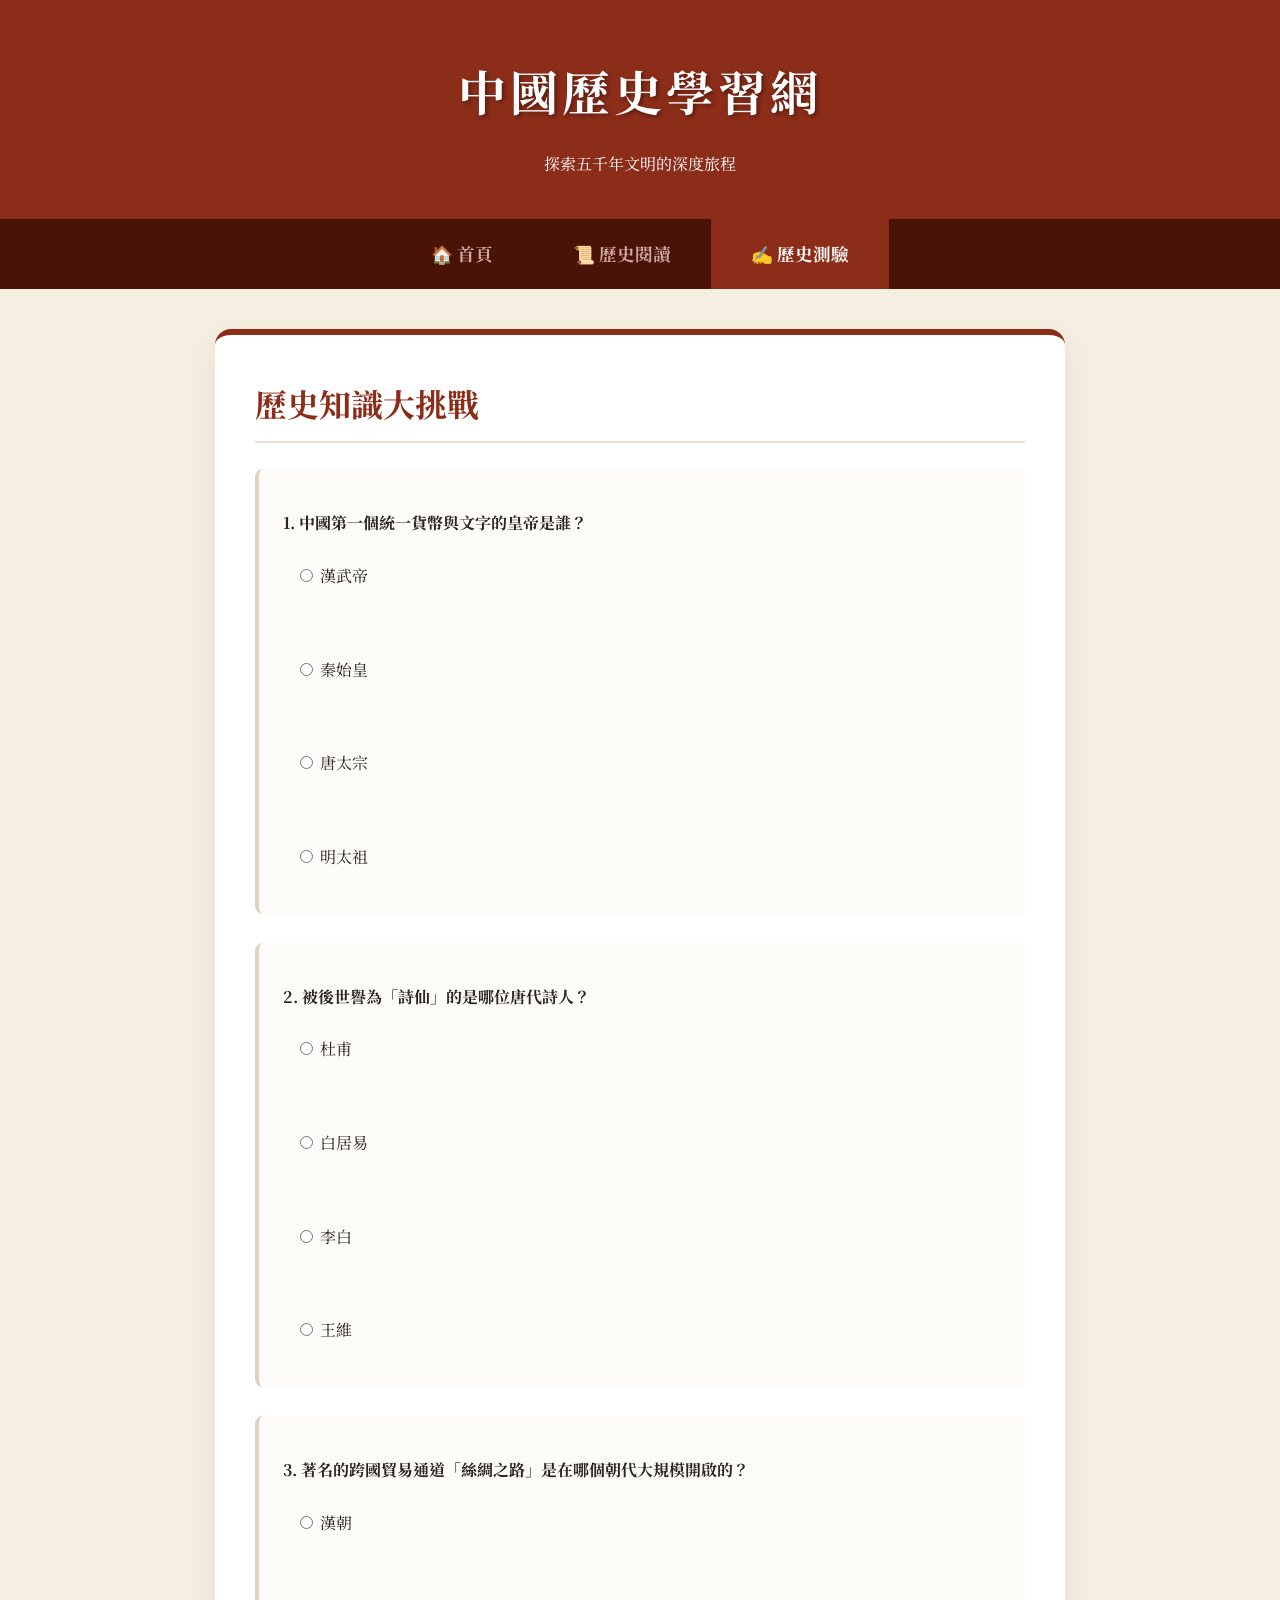
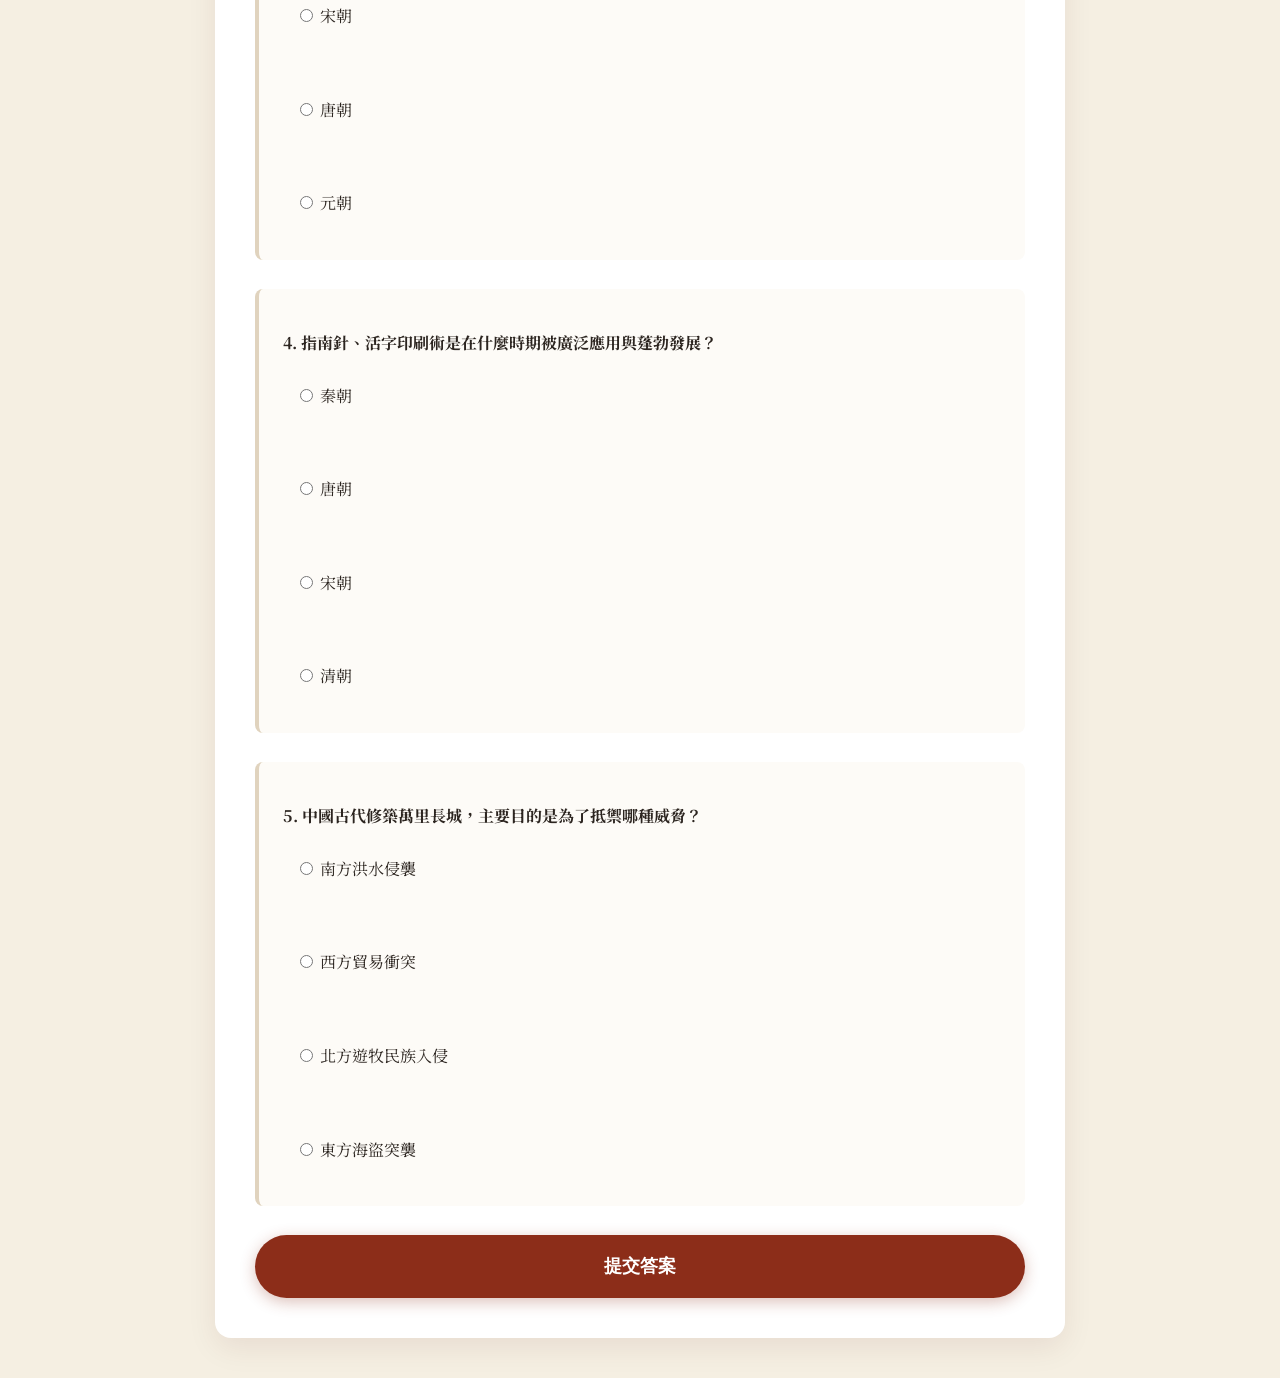
==== quiz.html @ bf68605e "Add files via upload" ====
<!DOCTYPE html>
<html lang="zh-TW">
<head>
    <meta charset="UTF-8">
    <meta name="viewport" content="width=device-width, initial-scale=1.0">
    <title>中國歷史學習網 - 歷史測驗</title>
    <link href="https://fonts.googleapis.com/css2?family=Noto+Serif+TC:wght@500;700&display=swap" rel="stylesheet">
    <link rel="stylesheet" href="style.css">
    <script src="script.js" defer></script> 
</head>
<body>
    <header>
        <h1>中國歷史學習網</h1>
        <p>探索五千年文明的深度旅程</p>
    </header>
    <nav>
        <a href="index.html">🏠 首頁</a>
        <a href="reading.html">📜 歷史閱讀</a>
        <a href="quiz.html" class="active">✍️ 歷史測驗</a>
    </nav>
    <main>
        <div class="card">
            <h2>歷史知識大挑戰</h2>
            <form id="quiz-form">
                <div id="quiz-container"></div> 
                <button type="button" class="submit-btn" onclick="checkQuiz()">提交答案</button>
            </form>
            <div id="result"></div>
        </div>
    </main>
</body>
</html>
---- style.css ----
/* ==========================================================================
   🎨 核心變數與全域設定 (Design Tokens)
   ========================================================================== */
:root {
    --primary: #8c2d19;      /* 經典宮廷紅 */
    --dark: #4a1308;         /* 深沉木雕紅 */
    --gold: #d4af37;         /* 皇家古銅金 */
    --bg: #f5efe2;           /* 仿古宣紙色 */
    --card-bg: #ffffff;      /* 純白卡片 */
    --text: #2c2520;         /* 深褐墨色 */
    --shadow: 0 10px 30px rgba(74, 19, 8, 0.08);
}

body {
    font-family: 'Noto Serif TC', 'PingFang TC', serif;
    background-color: var(--bg);
    color: var(--text);
    margin: 0;
    line-height: 1.8;
}

/* ==========================================================================
   🏮 頂部與導覽列 (Layout Components)
   ========================================================================== */
header {
    background-color: var(--primary);
    background-image: url('https://www.transparenttextures.com/patterns/pinstriped-suit.png');
    color: white;
    text-align: center;
    padding: 3rem 1rem 1.5rem;
    box-shadow: 0 4px 15px rgba(0,0,0,0.1);
}

header h1 {
    font-size: 3rem;
    margin: 0;
    letter-spacing: 4px;
    text-shadow: 2px 2px 4px rgba(0,0,0,0.4);
}

nav {
    display: flex;
    justify-content: center;
    background-color: var(--dark);
    position: sticky;
    top: 0;
    z-index: 100;
}

nav a {
    color: #d1a89d;
    padding: 1.2rem 2.5rem;
    text-decoration: none;
    font-weight: bold;
    font-size: 1.1rem;
    transition: all 0.3s ease;
}

nav a:hover, nav a.active {
    color: white;
    background-color: var(--primary);
}

/* ==========================================================================
   🏰 產品級沉浸感卡片與微動效 (Premium Cards & Interactions)
   ========================================================================== */
main {
    max-width: 850px;
    margin: 2.5rem auto;
    padding: 0 1.5rem;
}

.card {
    background: var(--card-bg);
    border-radius: 16px;
    padding: 2.5rem;
    box-shadow: var(--shadow);
    border-top: 6px solid var(--primary);
    transition: all 0.4s cubic-bezier(0.165, 0.84, 0.44, 1); /* 高級感的過渡曲線 */
}

/* 🔥 高級感的核心：Hover 微動效與陰影位移 */
.card:hover {
    transform: translateY(-6px);
    box-shadow: 0 20px 40px rgba(74, 19, 8, 0.15);
}

h2 {
    color: var(--primary);
    font-size: 2rem;
    margin-top: 0;
    border-bottom: 2px solid #eadecc;
    padding-bottom: 0.5rem;
}

/* ==========================================================================
   📋 互動組件 (Table & Quiz UI)
   ========================================================================== */
table {
    width: 100%;
    border-collapse: separate;
    border-spacing: 0;
    margin-top: 1.5rem;
    border-radius: 8px;
    overflow: hidden;
}

th, td { padding: 14px; text-align: left; border-bottom: 1px solid #eedec7; }
th { background: var(--primary); color: white; font-weight: 600; }
tr:nth-child(even) { background-color: #fbf9f3; }

.question-group {
    margin-bottom: 1.8rem;
    padding: 1.5rem;
    background: #fdfbf7;
    border-radius: 8px;
    border-left: 4px solid #e0d3be;
    transition: border-color 0.3s;
}

.question-group:focus-within {
    border-left-color: var(--primary);
}

.option-label {
    display: block;
    margin: 10px 0;
    cursor: pointer;
    padding: 8px 12px;
    border-radius: 4px;
    transition: background 0.2s;
}

.option-label:hover {
    background: #f4eee1;
}

.submit-btn {
    background: var(--primary);
    color: white;
    border: none;
    padding: 1.2rem;
    font-size: 1.1rem;
    font-weight: bold;
    border-radius: 50px;
    cursor: pointer;
    width: 100%;
    box-shadow: 0 4px 15px rgba(140, 45, 25, 0.3);
    transition: all 0.3s;
}

.submit-btn:hover {
    background: var(--dark);
    transform: scale(1.01);
}
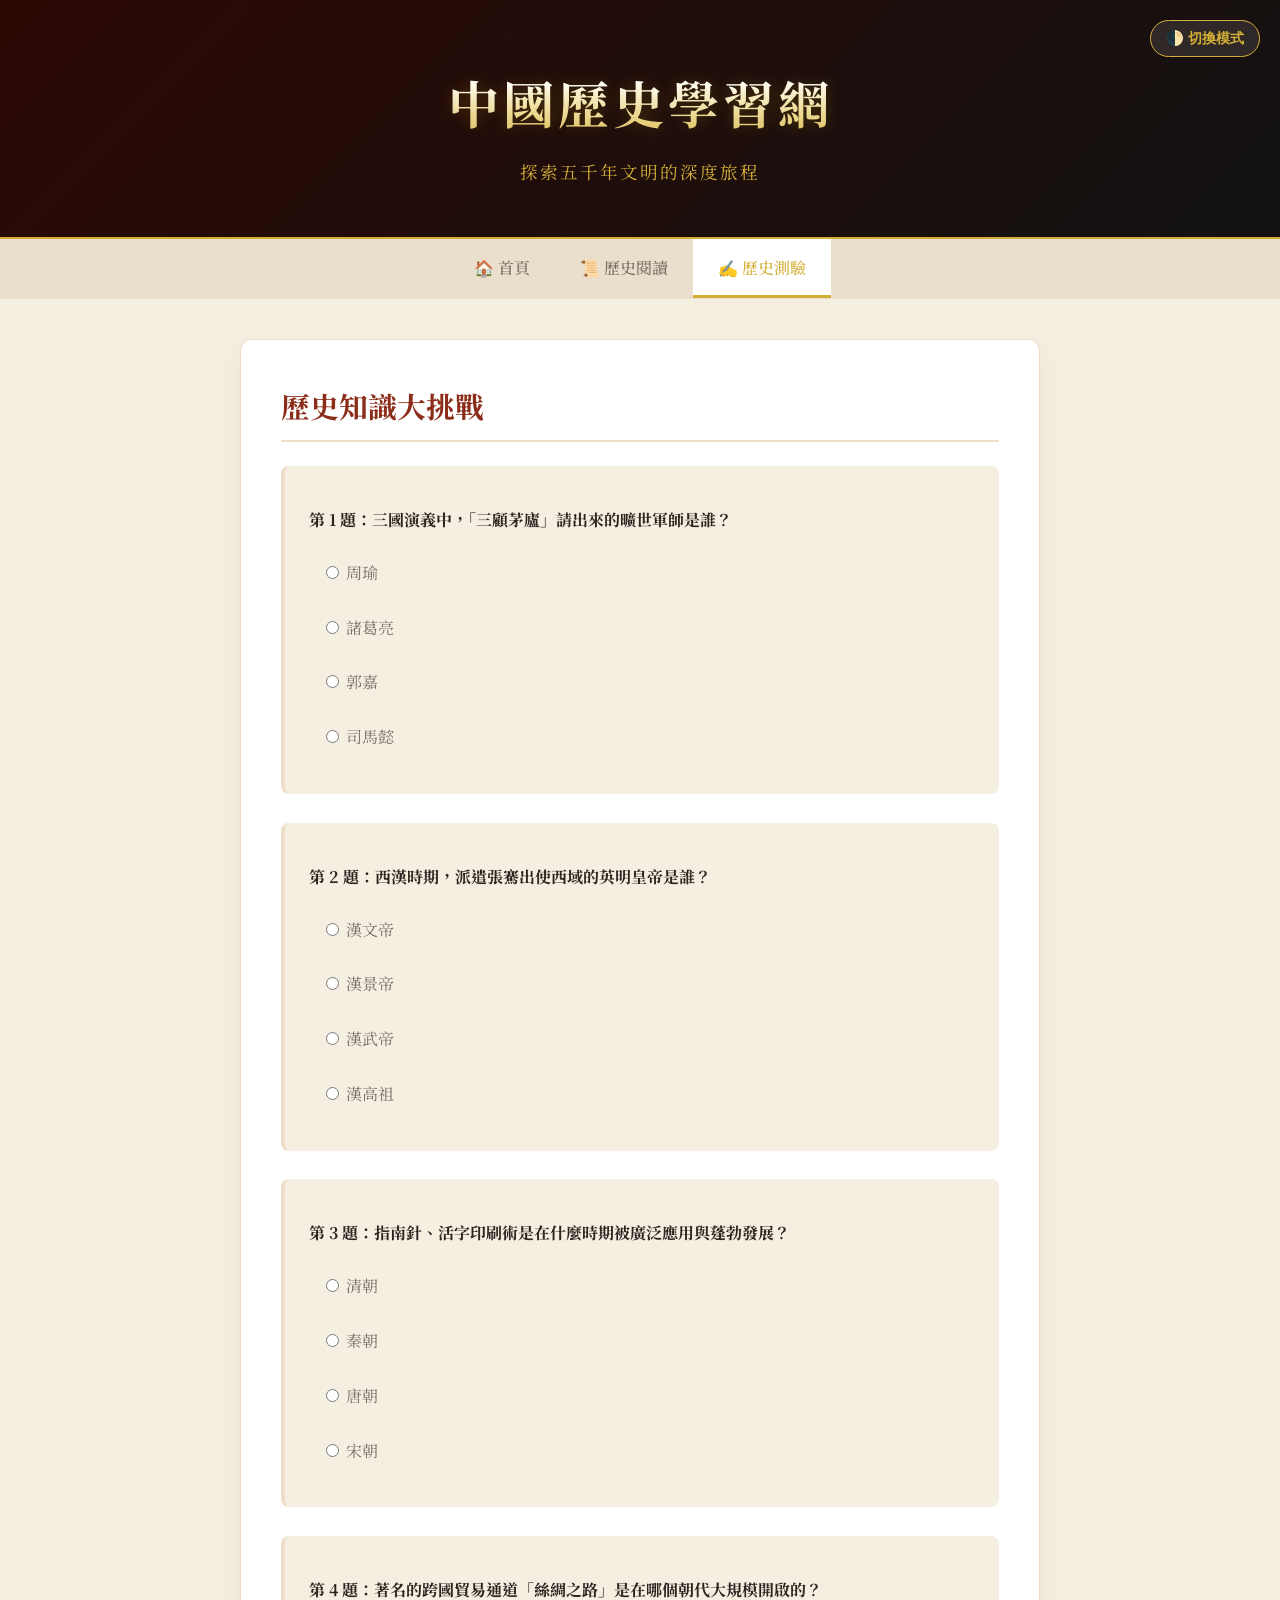
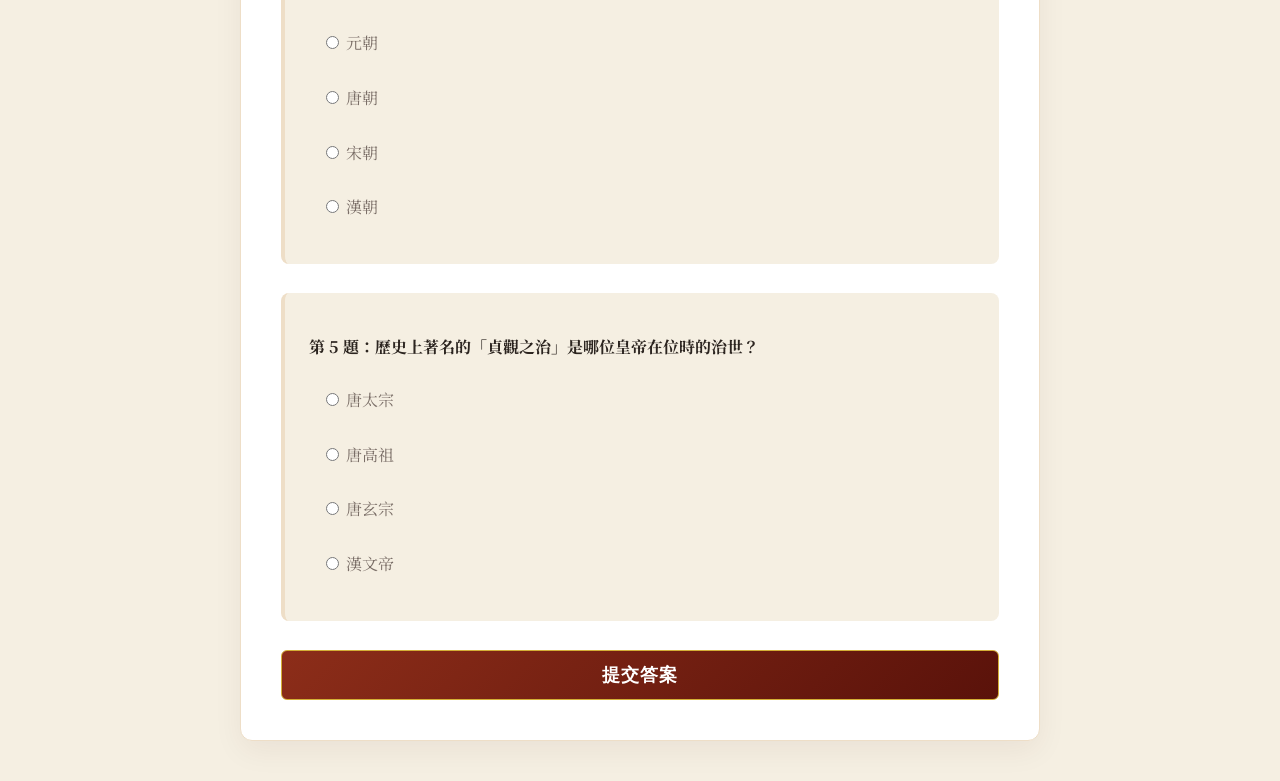
==== commit 007096cc: "Add files via upload" ====
--- a/quiz.html
+++ b/quiz.html
@@ -10,6 +10,7 @@
 </head>
 <body>
     <header>
+        <button class="theme-toggle-btn" onclick="toggleTheme()">🌓 切換模式</button>
         <h1>中國歷史學習網</h1>
         <p>探索五千年文明的深度旅程</p>
     </header>
--- a/style.css
+++ b/style.css
@@ -1,101 +1,147 @@
-/* ==========================================================================
-   🎨 核心變數與全域設定 (Design Tokens)
+/* ==========================================================================\
+   🎨 核心變數設定 (預設為古典淺色宣紙風)
    ========================================================================== */
 :root {
     --primary: #8c2d19;      /* 經典宮廷紅 */
-    --dark: #4a1308;         /* 深沉木雕紅 */
-    --gold: #d4af37;         /* 皇家古銅金 */
     --bg: #f5efe2;           /* 仿古宣紙色 */
     --card-bg: #ffffff;      /* 純白卡片 */
+    --gold: #d4af37;         /* 皇家古銅金 */
     --text: #2c2520;         /* 深褐墨色 */
-    --shadow: 0 10px 30px rgba(74, 19, 8, 0.08);
-}
-
+    --text-muted: #7a6e67;   /* 淺褐字 */
+    --shadow: 0 10px 30px rgba(74, 19, 8, 0.06);
+    --nav-bg: #eadecc;
+    --border: #eedec7;
+}
+
+/* ==========================================================================\
+   🌙 核心變數設定 (當啟動 .dark-mode 時，變數全部無縫切換為暗黑風)
+   ========================================================================== */
+body.dark-mode {
+    --primary: #a62b1d;      /* 鮮明宮廷紅 */
+    --bg: #121212;           /* 極致深黑背景 */
+    --card-bg: #1e1e1e;      /* 暗黑卡片背景 */
+    --gold: #ffd700;         /* 傳統皇家金 */
+    --text: #e0e0e0;         /* 亮灰白字 */
+    --text-muted: #aaaaaa;   /* 暗灰字 */
+    --shadow: 0 8px 30px rgba(0, 0, 0, 0.5);
+    --nav-bg: #1a1a1a;
+    --border: #2a2a2a;
+}
+
+/* ==========================================================================\
+   🏮 全域樣式 (全部改用變數控制，才能一鍵切換)
+   ========================================================================== */
 body {
     font-family: 'Noto Serif TC', 'PingFang TC', serif;
     background-color: var(--bg);
     color: var(--text);
     margin: 0;
     line-height: 1.8;
-}
-
-/* ==========================================================================
-   🏮 頂部與導覽列 (Layout Components)
-   ========================================================================== */
+    transition: background-color 0.3s, color 0.3s; /* 讓切換顏色時有柔和的淡入淡出效果 */
+}
+
 header {
-    background-color: var(--primary);
-    background-image: url('https://www.transparenttextures.com/patterns/pinstriped-suit.png');
-    color: white;
+    background: linear-gradient(135deg, #2c0804 0%, #121212 100%);
+    border-bottom: 2px solid var(--gold);
     text-align: center;
-    padding: 3rem 1rem 1.5rem;
-    box-shadow: 0 4px 15px rgba(0,0,0,0.1);
+    padding: 3.5rem 1rem 2rem;
+    position: relative;
 }
 
 header h1 {
-    font-size: 3rem;
+    font-size: 3.2rem;
     margin: 0;
+    font-weight: 700;
     letter-spacing: 4px;
-    text-shadow: 2px 2px 4px rgba(0,0,0,0.4);
+    background: linear-gradient(to bottom, #ffffff 30%, var(--gold) 100%);
+    -webkit-background-clip: text;
+    -webkit-text-fill-color: transparent;
+    text-shadow: 0 0 15px rgba(255, 215, 0, 0.2);
+}
+
+header p {
+    color: var(--gold);
+    font-size: 1.1rem;
+    margin-top: 0.5rem;
+    letter-spacing: 2px;
 }
 
 nav {
+    background-color: var(--nav-bg);
     display: flex;
     justify-content: center;
-    background-color: var(--dark);
+    border-bottom: 1px solid var(--border);
     position: sticky;
     top: 0;
     z-index: 100;
 }
 
 nav a {
-    color: #d1a89d;
-    padding: 1.2rem 2.5rem;
+    color: var(--text-muted);
+    padding: 15px 25px;
     text-decoration: none;
+    font-weight: 500;
+    transition: all 0.3s;
+}
+
+nav a:hover, nav a.active {
+    color: var(--gold);
+    background-color: var(--card-bg);
+    box-shadow: inset 0 -3px 0 var(--gold);
+}
+
+/* 🎯 右上角浮動切換模式按鈕 */
+.theme-toggle-btn {
+    position: absolute;
+    top: 20px;
+    right: 20px;
+    background: rgba(255, 255, 255, 0.1);
+    color: var(--gold);
+    border: 1px solid var(--gold);
+    padding: 8px 15px;
+    border-radius: 20px;
+    cursor: pointer;
     font-weight: bold;
-    font-size: 1.1rem;
-    transition: all 0.3s ease;
-}
-
-nav a:hover, nav a.active {
-    color: white;
-    background-color: var(--primary);
-}
-
-/* ==========================================================================
-   🏰 產品級沉浸感卡片與微動效 (Premium Cards & Interactions)
-   ========================================================================== */
+    font-size: 0.9rem;
+    transition: all 0.2s;
+    z-index: 10;
+}
+.theme-toggle-btn:hover {
+    background: var(--gold);
+    color: #000;
+}
+
 main {
-    max-width: 850px;
-    margin: 2.5rem auto;
-    padding: 0 1.5rem;
+    max-width: 800px;
+    margin: 40px auto;
+    padding: 0 20px;
 }
 
 .card {
-    background: var(--card-bg);
-    border-radius: 16px;
-    padding: 2.5rem;
+    background-color: var(--card-bg);
+    padding: 40px;
+    border-radius: 12px;
     box-shadow: var(--shadow);
-    border-top: 6px solid var(--primary);
-    transition: all 0.4s cubic-bezier(0.165, 0.84, 0.44, 1); /* 高級感的過渡曲線 */
-}
-
-/* 🔥 高級感的核心：Hover 微動效與陰影位移 */
+    border: 1px solid var(--border);
+    transition: transform 0.3s, border-color 0.3s, background-color 0.3s;
+}
+
 .card:hover {
-    transform: translateY(-6px);
-    box-shadow: 0 20px 40px rgba(74, 19, 8, 0.15);
+    transform: translateY(-5px);
+    border-color: var(--gold);
 }
 
 h2 {
     color: var(--primary);
-    font-size: 2rem;
+    font-size: 1.8rem;
+    border-bottom: 2px solid var(--border);
+    padding-bottom: 0.5rem;
     margin-top: 0;
-    border-bottom: 2px solid #eadecc;
-    padding-bottom: 0.5rem;
-}
-
-/* ==========================================================================
-   📋 互動組件 (Table & Quiz UI)
-   ========================================================================== */
+}
+body.dark-mode h2 {
+    color: var(--gold); /* 深色模式下二級標題變金色比較好看 */
+}
+
 table {
     width: 100%;
     border-collapse: separate;
@@ -103,23 +149,25 @@
     margin-top: 1.5rem;
     border-radius: 8px;
     overflow: hidden;
-}
-
-th, td { padding: 14px; text-align: left; border-bottom: 1px solid #eedec7; }
+    border: 1px solid var(--border);
+}
+
+th, td { padding: 14px; text-align: left; border-bottom: 1px solid var(--border); }
 th { background: var(--primary); color: white; font-weight: 600; }
-tr:nth-child(even) { background-color: #fbf9f3; }
+body.dark-mode th { background: #2a2a2a; color: var(--gold); }
+tr:nth-child(even) { background-color: var(--bg); }
 
 .question-group {
     margin-bottom: 1.8rem;
     padding: 1.5rem;
-    background: #fdfbf7;
+    background: var(--bg);
     border-radius: 8px;
-    border-left: 4px solid #e0d3be;
-    transition: border-color 0.3s;
+    border-left: 4px solid var(--border);
+    transition: all 0.3s;
 }
 
 .question-group:focus-within {
-    border-left-color: var(--primary);
+    border-left-color: var(--gold);
 }
 
 .option-label {
@@ -129,27 +177,45 @@
     padding: 8px 12px;
     border-radius: 4px;
     transition: background 0.2s;
+    color: var(--text-muted);
 }
 
 .option-label:hover {
-    background: #f4eee1;
+    background: var(--border);
+    color: var(--text);
 }
 
 .submit-btn {
-    background: var(--primary);
+    background: linear-gradient(135deg, var(--primary) 0%, #5a120a 100%);
     color: white;
-    border: none;
-    padding: 1.2rem;
+    border: 1px solid var(--gold);
+    padding: 12px 30px;
     font-size: 1.1rem;
+    border-radius: 6px;
+    cursor: pointer;
+    width: 100%;
     font-weight: bold;
-    border-radius: 50px;
-    cursor: pointer;
-    width: 100%;
-    box-shadow: 0 4px 15px rgba(140, 45, 25, 0.3);
-    transition: all 0.3s;
+    letter-spacing: 1px;
+    transition: all 0.2s;
 }
 
 .submit-btn:hover {
-    background: var(--dark);
-    transform: scale(1.01);
+    opacity: 0.9;
+    box-shadow: 0 0 15px rgba(166, 43, 29, 0.4);
+}
+
+.random-btn {
+    background: var(--nav-bg);
+    color: var(--text);
+    border: 1px solid var(--gold);
+    padding: 8px 16px;
+    border-radius: 4px;
+    cursor: pointer;
+    font-weight: bold;
+    margin-bottom: 15px;
+    transition: background 0.2s;
+}
+.random-btn:hover {
+    background: var(--gold);
+    color: black;
 }
